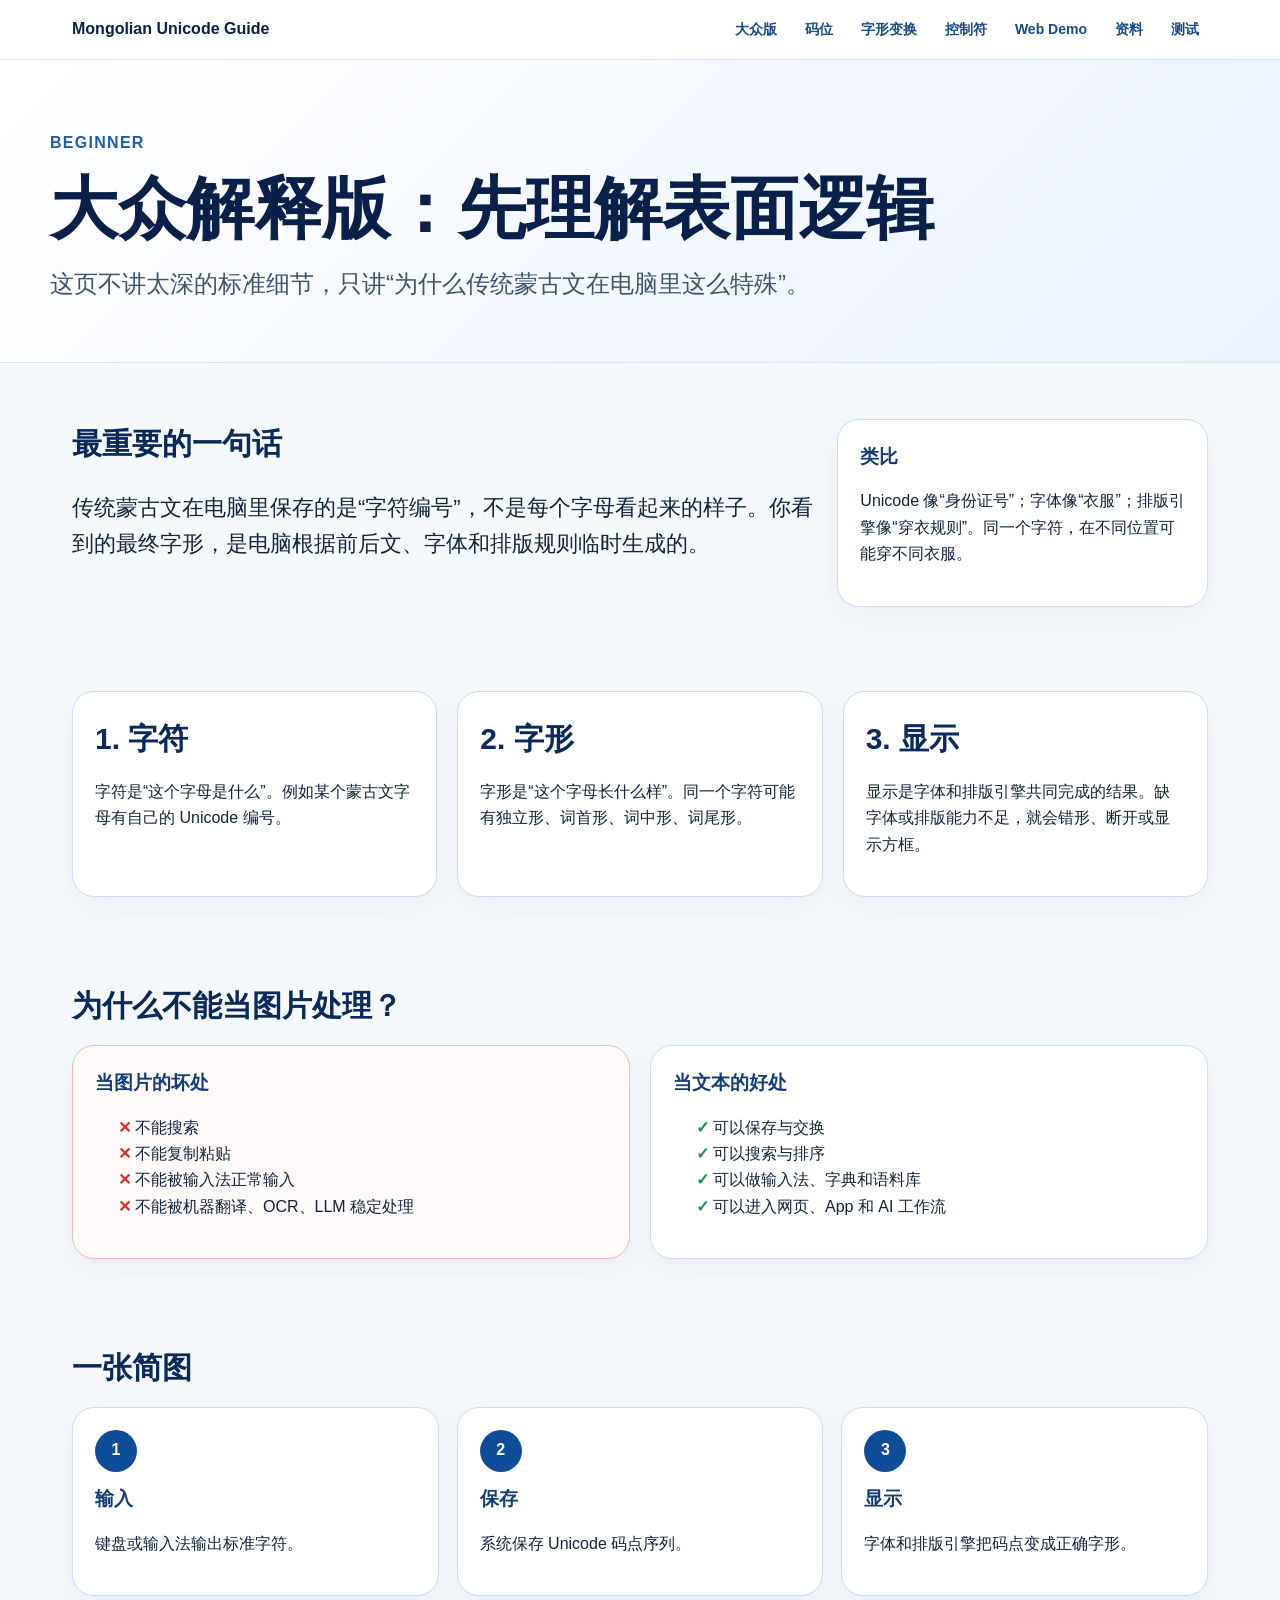
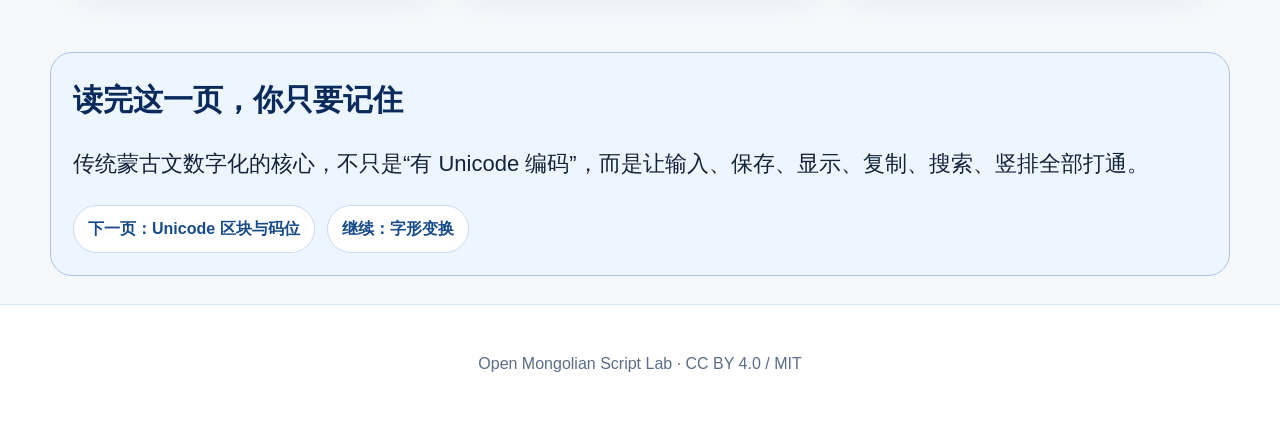
==== pages/beginner.html @ 8a8b2639 "Add beginner guide page" ====
<!doctype html>
<html lang="zh-Hans">
<head>
  <meta charset="utf-8" />
  <meta name="viewport" content="width=device-width, initial-scale=1" />
  <title>大众解释版｜传统蒙古文 Unicode 编码</title>
  <link rel="stylesheet" href="../style.css" />
</head>
<body>
<nav class="site-nav"><div class="site-nav-inner"><a class="brand" href="../index.html">Mongolian Unicode Guide</a><div class="nav-links"><a href="beginner.html">大众版</a><a href="unicode-block.html">码位</a><a href="shaping.html">字形变换</a><a href="control-chars.html">控制符</a><a href="web-demo.html">Web Demo</a><a href="research.html">资料</a><a href="test-cases.html">测试</a></div></div></nav>
<header class="page-hero"><div class="page-hero-inner"><p class="eyebrow">Beginner</p><h1>大众解释版：先理解表面逻辑</h1><p class="subtitle">这页不讲太深的标准细节，只讲“为什么传统蒙古文在电脑里这么特殊”。</p></div></header>
<main>
<section class="section two-col"><div><h2>最重要的一句话</h2><p class="lead">传统蒙古文在电脑里保存的是“字符编号”，不是每个字母看起来的样子。你看到的最终字形，是电脑根据前后文、字体和排版规则临时生成的。</p></div><aside class="card"><h3>类比</h3><p>Unicode 像“身份证号”；字体像“衣服”；排版引擎像“穿衣规则”。同一个字符，在不同位置可能穿不同衣服。</p></aside></section>
<section class="section grid-3"><article class="card"><h2>1. 字符</h2><p>字符是“这个字母是什么”。例如某个蒙古文字母有自己的 Unicode 编号。</p></article><article class="card"><h2>2. 字形</h2><p>字形是“这个字母长什么样”。同一个字符可能有独立形、词首形、词中形、词尾形。</p></article><article class="card"><h2>3. 显示</h2><p>显示是字体和排版引擎共同完成的结果。缺字体或排版能力不足，就会错形、断开或显示方框。</p></article></section>
<section class="section"><h2>为什么不能当图片处理？</h2><div class="grid-2"><article class="card danger"><h3>当图片的坏处</h3><ul><li>不能搜索</li><li>不能复制粘贴</li><li>不能被输入法正常输入</li><li>不能被机器翻译、OCR、LLM 稳定处理</li></ul></article><article class="card"><h3>当文本的好处</h3><ul class="checks"><li>可以保存与交换</li><li>可以搜索与排序</li><li>可以做输入法、字典和语料库</li><li>可以进入网页、App 和 AI 工作流</li></ul></article></div></section>
<section class="section"><h2>一张简图</h2><div class="pipeline"><article class="step"><span class="num">1</span><h3>输入</h3><p>键盘或输入法输出标准字符。</p></article><article class="step"><span class="num">2</span><h3>保存</h3><p>系统保存 Unicode 码点序列。</p></article><article class="step"><span class="num">3</span><h3>显示</h3><p>字体和排版引擎把码点变成正确字形。</p></article></div></section>
<section class="section callout"><h2>读完这一页，你只要记住</h2><p class="lead">传统蒙古文数字化的核心，不只是“有 Unicode 编码”，而是让输入、保存、显示、复制、搜索、竖排全部打通。</p><div class="next-links"><a href="unicode-block.html">下一页：Unicode 区块与码位</a><a href="shaping.html">继续：字形变换</a></div></section>
</main><footer><p>Open Mongolian Script Lab · CC BY 4.0 / MIT</p></footer>
</body>
</html>
---- style.css ----
*{box-sizing:border-box}body{margin:0;font-family:-apple-system,BlinkMacSystemFont,"Segoe UI","Noto Sans SC","Noto Sans Mongolian",Arial,sans-serif;color:#13233a;background:#f6f9fc;line-height:1.65}.site-nav{position:sticky;top:0;z-index:10;background:rgba(255,255,255,.94);backdrop-filter:blur(14px);border-bottom:1px solid #d9e5f5}.site-nav-inner{max-width:1180px;margin:0 auto;padding:12px 22px;display:flex;align-items:center;justify-content:space-between;gap:16px}.brand{font-weight:900;color:#08204a;text-decoration:none}.nav-links{display:flex;flex-wrap:wrap;gap:10px}.nav-links a{color:#174b8a;text-decoration:none;font-weight:700;font-size:14px;padding:6px 9px;border-radius:999px}.nav-links a:hover{background:#edf5ff}.hero{background:linear-gradient(135deg,#ffffff,#eaf2ff);padding:72px 24px 56px;text-align:center;border-bottom:1px solid #d9e5f5}.page-hero{background:linear-gradient(135deg,#ffffff,#eaf2ff);padding:54px 24px 40px;border-bottom:1px solid #d9e5f5}.page-hero-inner{max-width:1180px;margin:0 auto}.eyebrow{color:#1d5fae;font-weight:800;letter-spacing:.08em;text-transform:uppercase}.hero h1,.page-hero h1{font-size:clamp(34px,6vw,68px);line-height:1.08;margin:10px auto;max-width:1100px;color:#08204a}.page-hero h1{margin-left:0}.subtitle{font-size:clamp(18px,2vw,24px);max-width:900px;margin:18px auto;color:#40536d}.page-hero .subtitle{margin-left:0}.hero-actions{margin-top:28px}.btn{display:inline-block;margin:6px 8px;padding:12px 18px;border:1px solid #2c64ad;border-radius:999px;color:#174b8a;text-decoration:none;font-weight:700;background:white}.btn.primary{background:#174b8a;color:white}.section{max-width:1180px;margin:28px auto;padding:28px 22px}.two-col{display:grid;grid-template-columns:2fr 1fr;gap:24px}.lead{font-size:22px}.card,.step{background:#fff;border:1px solid #cbdcf2;border-radius:22px;padding:22px;box-shadow:0 10px 30px rgba(26,65,110,.06)}.card-link{display:block;text-decoration:none;color:inherit;transition:.18s transform,.18s box-shadow}.card-link:hover{transform:translateY(-2px);box-shadow:0 16px 36px rgba(26,65,110,.12)}h2{font-size:30px;color:#092a5b;margin:0 0 14px}h3{color:#133d78;margin:0 0 8px}.pipeline{display:grid;grid-template-columns:repeat(3,1fr);gap:18px}.num{display:inline-grid;place-items:center;background:#0f4d99;color:white;border-radius:50%;width:42px;height:42px;font-weight:900;margin-bottom:12px}.mongolian-row{font-size:42px;letter-spacing:.08em}.note{background:#edf5ff;border-left:5px solid #2467b5;padding:8px 12px;border-radius:8px}.chips{display:flex;flex-wrap:wrap;gap:8px}.chips span{background:#edf5ff;border:1px solid #aac5e8;border-radius:999px;padding:6px 10px;font-weight:700}.vertical-demo{writing-mode:vertical-lr;text-orientation:mixed;font-size:54px;min-height:180px;margin:12px auto;padding:12px;background:#f4f9ff;border-radius:18px;width:max-content}.vertical-wide{writing-mode:vertical-lr;text-orientation:mixed;font-size:40px;min-height:260px;padding:18px;background:#f4f9ff;border-radius:18px;width:max-content;border:1px solid #d4e5f8}.grid-2{display:grid;grid-template-columns:repeat(2,1fr);gap:20px}.grid-3{display:grid;grid-template-columns:repeat(3,1fr);gap:20px}.checks li::marker{content:"✓ ";color:#109447;font-weight:900}.danger{border-color:#f0b8b8;background:#fffafa}.danger li::marker{content:"✕ ";color:#d93025;font-weight:900}.forms{display:flex;align-items:center;justify-content:space-between;gap:12px;background:white;border:1px solid #cbdcf2;border-radius:24px;padding:22px;overflow:auto}.forms div{min-width:130px;text-align:center;background:#f7fbff;border:1px solid #d4e5f8;border-radius:18px;padding:14px}.forms b{display:block;font-size:58px}.forms small{display:block;color:#55708f}.flow{display:flex;flex-wrap:wrap;gap:10px;margin:18px 0}.flow span{background:#082b61;color:#fff;border-radius:999px;padding:10px 14px;font-weight:800}.four{display:grid;grid-template-columns:repeat(4,1fr);gap:18px}.table{width:100%;border-collapse:collapse;background:white;border:1px solid #cbdcf2;border-radius:18px;overflow:hidden}.table th,.table td{border-bottom:1px solid #e3edf9;padding:12px;text-align:left;vertical-align:top}.table th{background:#edf5ff;color:#092a5b}pre{background:#081b33;color:#dbeafe;padding:22px;border-radius:18px;overflow:auto}code{font-family:"SFMono-Regular",Consolas,monospace}.sources a{color:#1559a8;font-weight:700}.callout{border:1px solid #aac5e8;background:#edf5ff;border-radius:22px;padding:22px}.next-links{display:flex;flex-wrap:wrap;gap:12px;margin-top:20px}.next-links a{background:#fff;border:1px solid #cbdcf2;border-radius:999px;padding:10px 14px;text-decoration:none;color:#174b8a;font-weight:800}footer{text-align:center;padding:30px;color:#5b6e86;background:white;border-top:1px solid #d9e5f5}@media(max-width:900px){.two-col,.grid-2,.grid-3,.pipeline,.four{grid-template-columns:1fr}.hero{text-align:left}.forms{justify-content:flex-start}.site-nav-inner{align-items:flex-start;flex-direction:column}.nav-links a{font-size:13px}.page-hero h1,.hero h1{font-size:38px}}
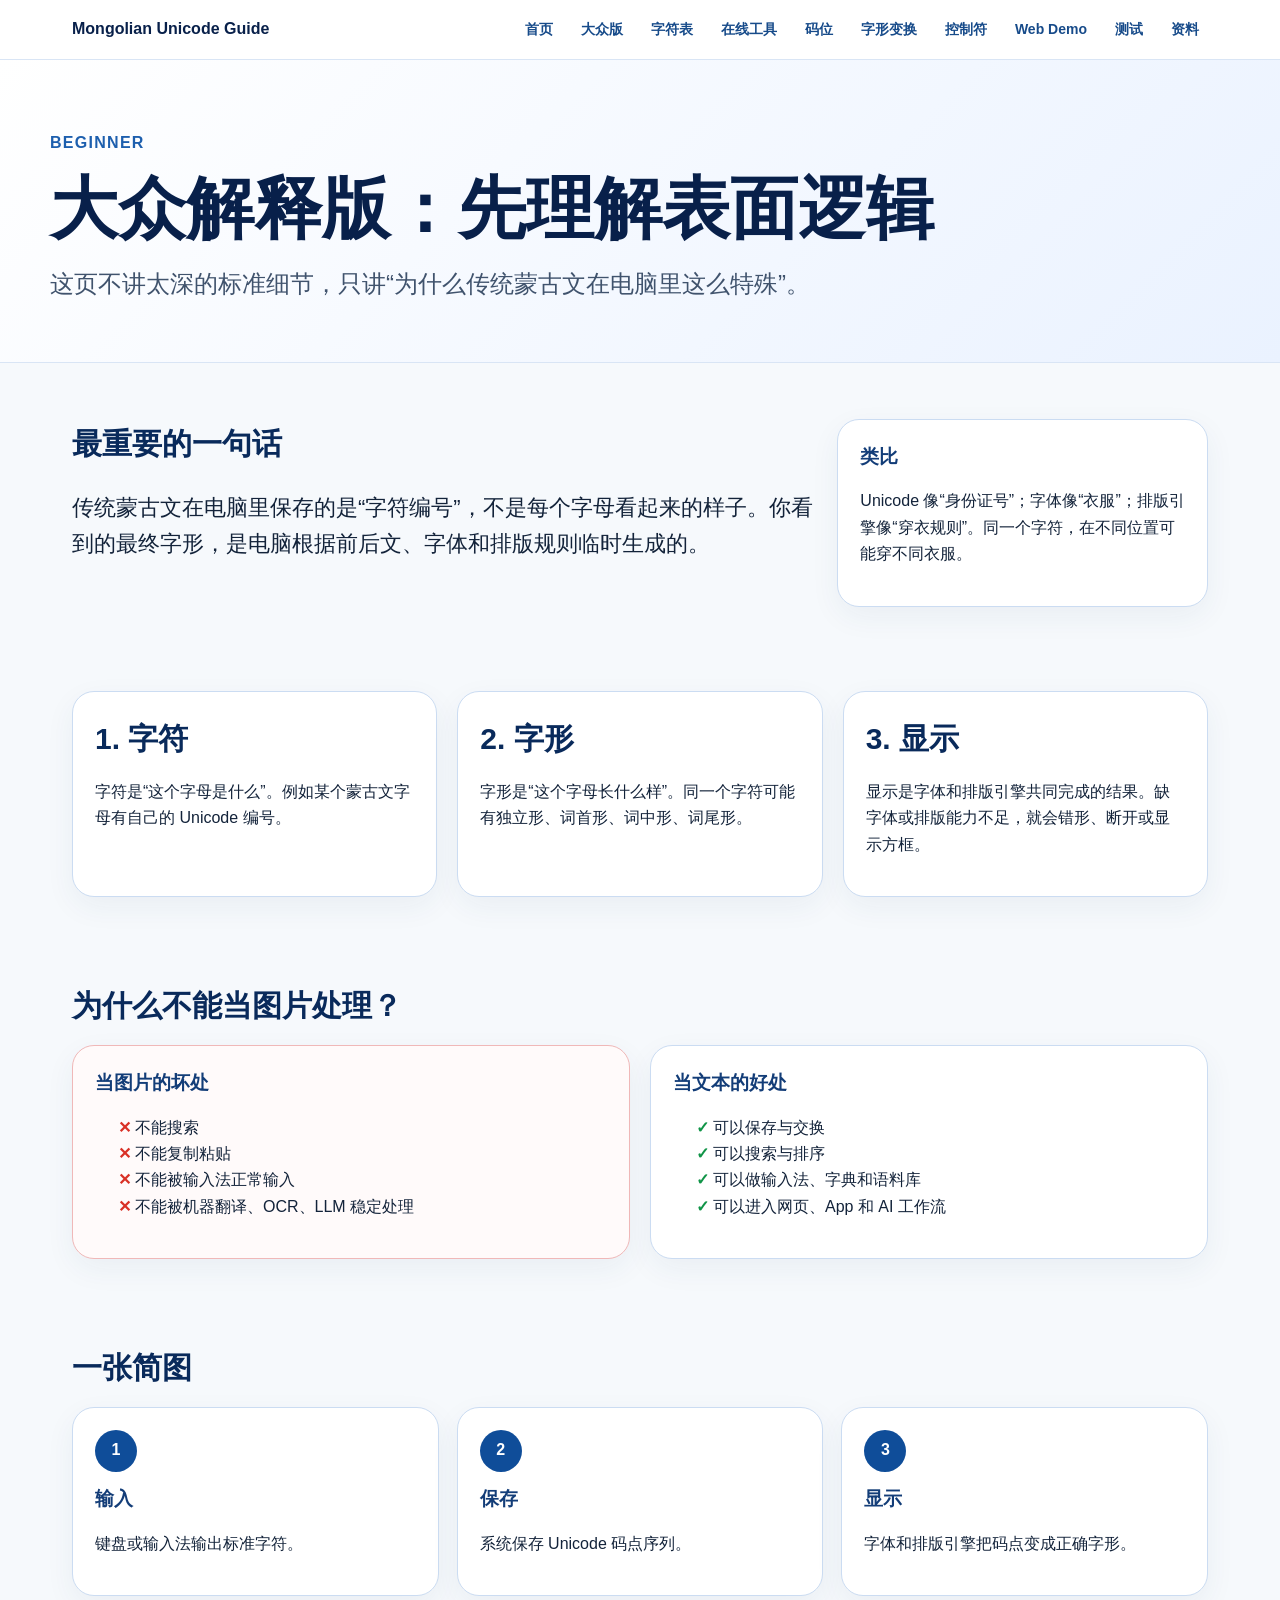
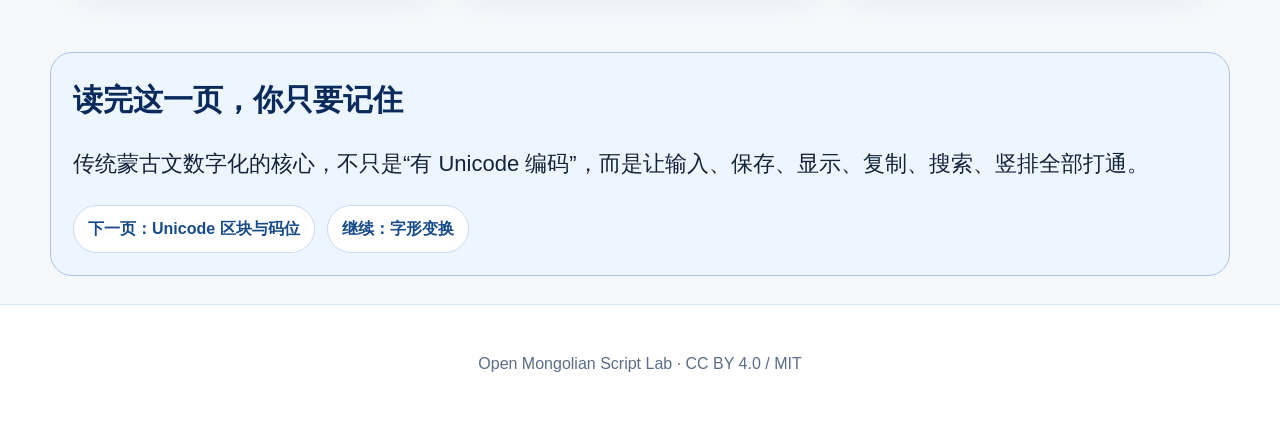
==== commit a4ec46d5: "Unify top navigation on beginner page" ====
--- a/pages/beginner.html
+++ b/pages/beginner.html
@@ -7,7 +7,7 @@
   <link rel="stylesheet" href="../style.css" />
 </head>
 <body>
-<nav class="site-nav"><div class="site-nav-inner"><a class="brand" href="../index.html">Mongolian Unicode Guide</a><div class="nav-links"><a href="beginner.html">大众版</a><a href="unicode-block.html">码位</a><a href="shaping.html">字形变换</a><a href="control-chars.html">控制符</a><a href="web-demo.html">Web Demo</a><a href="research.html">资料</a><a href="test-cases.html">测试</a></div></div></nav>
+<nav class="site-nav"><div class="site-nav-inner"><a class="brand" href="../index.html">Mongolian Unicode Guide</a><div class="nav-links"><a href="../index.html">首页</a><a href="beginner.html">大众版</a><a href="char-table.html">字符表</a><a href="tools.html">在线工具</a><a href="unicode-block.html">码位</a><a href="shaping.html">字形变换</a><a href="control-chars.html">控制符</a><a href="web-demo.html">Web Demo</a><a href="test-cases.html">测试</a><a href="research.html">资料</a></div></div></nav>
 <header class="page-hero"><div class="page-hero-inner"><p class="eyebrow">Beginner</p><h1>大众解释版：先理解表面逻辑</h1><p class="subtitle">这页不讲太深的标准细节，只讲“为什么传统蒙古文在电脑里这么特殊”。</p></div></header>
 <main>
 <section class="section two-col"><div><h2>最重要的一句话</h2><p class="lead">传统蒙古文在电脑里保存的是“字符编号”，不是每个字母看起来的样子。你看到的最终字形，是电脑根据前后文、字体和排版规则临时生成的。</p></div><aside class="card"><h3>类比</h3><p>Unicode 像“身份证号”；字体像“衣服”；排版引擎像“穿衣规则”。同一个字符，在不同位置可能穿不同衣服。</p></aside></section>
--- a/style.css
+++ b/style.css
@@ -1 +1 @@
-*{box-sizing:border-box}body{margin:0;font-family:-apple-system,BlinkMacSystemFont,"Segoe UI","Noto Sans SC","Noto Sans Mongolian",Arial,sans-serif;color:#13233a;background:#f6f9fc;line-height:1.65}.site-nav{position:sticky;top:0;z-index:10;background:rgba(255,255,255,.94);backdrop-filter:blur(14px);border-bottom:1px solid #d9e5f5}.site-nav-inner{max-width:1180px;margin:0 auto;padding:12px 22px;display:flex;align-items:center;justify-content:space-between;gap:16px}.brand{font-weight:900;color:#08204a;text-decoration:none}.nav-links{display:flex;flex-wrap:wrap;gap:10px}.nav-links a{color:#174b8a;text-decoration:none;font-weight:700;font-size:14px;padding:6px 9px;border-radius:999px}.nav-links a:hover{background:#edf5ff}.hero{background:linear-gradient(135deg,#ffffff,#eaf2ff);padding:72px 24px 56px;text-align:center;border-bottom:1px solid #d9e5f5}.page-hero{background:linear-gradient(135deg,#ffffff,#eaf2ff);padding:54px 24px 40px;border-bottom:1px solid #d9e5f5}.page-hero-inner{max-width:1180px;margin:0 auto}.eyebrow{color:#1d5fae;font-weight:800;letter-spacing:.08em;text-transform:uppercase}.hero h1,.page-hero h1{font-size:clamp(34px,6vw,68px);line-height:1.08;margin:10px auto;max-width:1100px;color:#08204a}.page-hero h1{margin-left:0}.subtitle{font-size:clamp(18px,2vw,24px);max-width:900px;margin:18px auto;color:#40536d}.page-hero .subtitle{margin-left:0}.hero-actions{margin-top:28px}.btn{display:inline-block;margin:6px 8px;padding:12px 18px;border:1px solid #2c64ad;border-radius:999px;color:#174b8a;text-decoration:none;font-weight:700;background:white}.btn.primary{background:#174b8a;color:white}.section{max-width:1180px;margin:28px auto;padding:28px 22px}.two-col{display:grid;grid-template-columns:2fr 1fr;gap:24px}.lead{font-size:22px}.card,.step{background:#fff;border:1px solid #cbdcf2;border-radius:22px;padding:22px;box-shadow:0 10px 30px rgba(26,65,110,.06)}.card-link{display:block;text-decoration:none;color:inherit;transition:.18s transform,.18s box-shadow}.card-link:hover{transform:translateY(-2px);box-shadow:0 16px 36px rgba(26,65,110,.12)}h2{font-size:30px;color:#092a5b;margin:0 0 14px}h3{color:#133d78;margin:0 0 8px}.pipeline{display:grid;grid-template-columns:repeat(3,1fr);gap:18px}.num{display:inline-grid;place-items:center;background:#0f4d99;color:white;border-radius:50%;width:42px;height:42px;font-weight:900;margin-bottom:12px}.mongolian-row{font-size:42px;letter-spacing:.08em}.note{background:#edf5ff;border-left:5px solid #2467b5;padding:8px 12px;border-radius:8px}.chips{display:flex;flex-wrap:wrap;gap:8px}.chips span{background:#edf5ff;border:1px solid #aac5e8;border-radius:999px;padding:6px 10px;font-weight:700}.vertical-demo{writing-mode:vertical-lr;text-orientation:mixed;font-size:54px;min-height:180px;margin:12px auto;padding:12px;background:#f4f9ff;border-radius:18px;width:max-content}.vertical-wide{writing-mode:vertical-lr;text-orientation:mixed;font-size:40px;min-height:260px;padding:18px;background:#f4f9ff;border-radius:18px;width:max-content;border:1px solid #d4e5f8}.grid-2{display:grid;grid-template-columns:repeat(2,1fr);gap:20px}.grid-3{display:grid;grid-template-columns:repeat(3,1fr);gap:20px}.checks li::marker{content:"✓ ";color:#109447;font-weight:900}.danger{border-color:#f0b8b8;background:#fffafa}.danger li::marker{content:"✕ ";color:#d93025;font-weight:900}.forms{display:flex;align-items:center;justify-content:space-between;gap:12px;background:white;border:1px solid #cbdcf2;border-radius:24px;padding:22px;overflow:auto}.forms div{min-width:130px;text-align:center;background:#f7fbff;border:1px solid #d4e5f8;border-radius:18px;padding:14px}.forms b{display:block;font-size:58px}.forms small{display:block;color:#55708f}.flow{display:flex;flex-wrap:wrap;gap:10px;margin:18px 0}.flow span{background:#082b61;color:#fff;border-radius:999px;padding:10px 14px;font-weight:800}.four{display:grid;grid-template-columns:repeat(4,1fr);gap:18px}.table{width:100%;border-collapse:collapse;background:white;border:1px solid #cbdcf2;border-radius:18px;overflow:hidden}.table th,.table td{border-bottom:1px solid #e3edf9;padding:12px;text-align:left;vertical-align:top}.table th{background:#edf5ff;color:#092a5b}pre{background:#081b33;color:#dbeafe;padding:22px;border-radius:18px;overflow:auto}code{font-family:"SFMono-Regular",Consolas,monospace}.sources a{color:#1559a8;font-weight:700}.callout{border:1px solid #aac5e8;background:#edf5ff;border-radius:22px;padding:22px}.next-links{display:flex;flex-wrap:wrap;gap:12px;margin-top:20px}.next-links a{background:#fff;border:1px solid #cbdcf2;border-radius:999px;padding:10px 14px;text-decoration:none;color:#174b8a;font-weight:800}footer{text-align:center;padding:30px;color:#5b6e86;background:white;border-top:1px solid #d9e5f5}@media(max-width:900px){.two-col,.grid-2,.grid-3,.pipeline,.four{grid-template-columns:1fr}.hero{text-align:left}.forms{justify-content:flex-start}.site-nav-inner{align-items:flex-start;flex-direction:column}.nav-links a{font-size:13px}.page-hero h1,.hero h1{font-size:38px}}
+*{box-sizing:border-box}body{margin:0;font-family:-apple-system,BlinkMacSystemFont,"Segoe UI","Noto Sans SC","Noto Sans Mongolian",Arial,sans-serif;color:#13233a;background:#f6f9fc;line-height:1.65}.site-nav{position:sticky;top:0;z-index:10;background:rgba(255,255,255,.94);backdrop-filter:blur(14px);border-bottom:1px solid #d9e5f5}.site-nav-inner{max-width:1180px;margin:0 auto;padding:12px 22px;display:flex;align-items:center;justify-content:space-between;gap:16px}.brand{font-weight:900;color:#08204a;text-decoration:none}.nav-links{display:flex;flex-wrap:wrap;gap:10px}.nav-links a{color:#174b8a;text-decoration:none;font-weight:700;font-size:14px;padding:6px 9px;border-radius:999px}.nav-links a:hover{background:#edf5ff}.hero{background:linear-gradient(135deg,#ffffff,#eaf2ff);padding:72px 24px 56px;text-align:center;border-bottom:1px solid #d9e5f5}.page-hero{background:linear-gradient(135deg,#ffffff,#eaf2ff);padding:54px 24px 40px;border-bottom:1px solid #d9e5f5}.page-hero-inner{max-width:1180px;margin:0 auto}.eyebrow{color:#1d5fae;font-weight:800;letter-spacing:.08em;text-transform:uppercase}.hero h1,.page-hero h1{font-size:clamp(34px,6vw,68px);line-height:1.08;margin:10px auto;max-width:1100px;color:#08204a}.page-hero h1{margin-left:0}.subtitle{font-size:clamp(18px,2vw,24px);max-width:900px;margin:18px auto;color:#40536d}.page-hero .subtitle{margin-left:0}.hero-actions{margin-top:28px}.btn{display:inline-block;margin:6px 8px;padding:12px 18px;border:1px solid #2c64ad;border-radius:999px;color:#174b8a;text-decoration:none;font-weight:700;background:white}.btn.primary{background:#174b8a;color:white}.section{max-width:1180px;margin:28px auto;padding:28px 22px}.two-col{display:grid;grid-template-columns:2fr 1fr;gap:24px}.lead{font-size:22px}.card,.step{background:#fff;border:1px solid #cbdcf2;border-radius:22px;padding:22px;box-shadow:0 10px 30px rgba(26,65,110,.06)}.card-link{display:block;text-decoration:none;color:inherit;transition:.18s transform,.18s box-shadow}.card-link:hover{transform:translateY(-2px);box-shadow:0 16px 36px rgba(26,65,110,.12)}h2{font-size:30px;color:#092a5b;margin:0 0 14px}h3{color:#133d78;margin:0 0 8px}.pipeline{display:grid;grid-template-columns:repeat(3,1fr);gap:18px}.num{display:inline-grid;place-items:center;background:#0f4d99;color:white;border-radius:50%;width:42px;height:42px;font-weight:900;margin-bottom:12px}.mongolian-row{font-size:42px;letter-spacing:.08em}.note{background:#edf5ff;border-left:5px solid #2467b5;padding:8px 12px;border-radius:8px}.chips{display:flex;flex-wrap:wrap;gap:8px}.chips span{background:#edf5ff;border:1px solid #aac5e8;border-radius:999px;padding:6px 10px;font-weight:700}.vertical-demo{writing-mode:vertical-lr;text-orientation:mixed;font-size:54px;min-height:180px;margin:12px auto;padding:12px;background:#f4f9ff;border-radius:18px;width:max-content}.vertical-wide{writing-mode:vertical-lr;text-orientation:mixed;font-size:40px;min-height:260px;padding:18px;background:#f4f9ff;border-radius:18px;width:max-content;border:1px solid #d4e5f8}.grid-2{display:grid;grid-template-columns:repeat(2,1fr);gap:20px}.grid-3{display:grid;grid-template-columns:repeat(3,1fr);gap:20px}.checks li::marker{content:"✓ ";color:#109447;font-weight:900}.danger{border-color:#f0b8b8;background:#fffafa}.danger li::marker{content:"✕ ";color:#d93025;font-weight:900}.forms{display:flex;align-items:center;justify-content:space-between;gap:12px;background:white;border:1px solid #cbdcf2;border-radius:24px;padding:22px;overflow:auto}.forms div{min-width:130px;text-align:center;background:#f7fbff;border:1px solid #d4e5f8;border-radius:18px;padding:14px}.forms b{display:block;font-size:58px}.forms small{display:block;color:#55708f}.flow{display:flex;flex-wrap:wrap;gap:10px;margin:18px 0}.flow span{background:#082b61;color:#fff;border-radius:999px;padding:10px 14px;font-weight:800}.four{display:grid;grid-template-columns:repeat(4,1fr);gap:18px}.table{width:100%;border-collapse:collapse;background:white;border:1px solid #cbdcf2;border-radius:18px;overflow:hidden}.table th,.table td{border-bottom:1px solid #e3edf9;padding:12px;text-align:left;vertical-align:top}.table th{background:#edf5ff;color:#092a5b}pre{background:#081b33;color:#dbeafe;padding:22px;border-radius:18px;overflow:auto}code{font-family:"SFMono-Regular",Consolas,monospace}.sources a{color:#1559a8;font-weight:700}.callout{border:1px solid #aac5e8;background:#edf5ff;border-radius:22px;padding:22px}.next-links{display:flex;flex-wrap:wrap;gap:12px;margin-top:20px}.next-links a{background:#fff;border:1px solid #cbdcf2;border-radius:999px;padding:10px 14px;text-decoration:none;color:#174b8a;font-weight:800}.tool-textarea{width:100%;min-height:180px;border:1px solid #aac5e8;border-radius:18px;padding:16px;font-size:30px;line-height:1.5;font-family:"Noto Sans Mongolian","Mongolian Baiti",serif;background:#fbfdff;color:#08204a;resize:vertical}.tool-actions,.tool-controls{display:flex;flex-wrap:wrap;gap:12px;align-items:center;margin-top:14px}.tool-button{border:1px solid #2c64ad;background:#174b8a;color:#fff;border-radius:999px;padding:10px 14px;font-weight:800;cursor:pointer}.tool-button.ghost{background:#fff;color:#174b8a}.tool-button.mini{padding:6px 10px;font-size:12px}.stats{display:grid;grid-template-columns:repeat(3,1fr);gap:10px;margin:16px 0}.stats div{background:#edf5ff;border:1px solid #cbdcf2;border-radius:18px;padding:14px;text-align:center}.stats strong{display:block;font-size:30px;color:#092a5b}.stats span{font-size:13px;color:#55708f}.table-wrap{overflow:auto}.cp-char{font-size:28px;min-width:70px}.invisible-tag{display:inline-block;background:#fff3cd;color:#7a4b00;border:1px solid #f1d38a;border-radius:999px;padding:3px 8px;font-size:12px;font-weight:900}.debug-view{display:flex;flex-wrap:wrap;gap:8px;min-height:90px;background:#f7fbff;border:1px solid #d4e5f8;border-radius:18px;padding:14px}.debug-token{display:inline-flex;flex-direction:column;align-items:center;justify-content:center;min-width:54px;min-height:54px;background:#fff;border:1px solid #cbdcf2;border-radius:14px;padding:6px;font-size:28px}.debug-token small{font-size:10px;color:#55708f}.debug-token.control{background:#fff3cd;border-color:#f1d38a;color:#7a4b00;font-size:14px;font-weight:900}.preview-grid{display:grid;grid-template-columns:repeat(2,1fr);gap:18px;margin-top:18px}.preview-card{min-height:330px}.preview-box{min-height:220px;max-height:420px;overflow:auto;background:#f7fbff;border:1px solid #d4e5f8;border-radius:18px;padding:18px;color:#092a5b}.tool-controls label{background:#fff;border:1px solid #cbdcf2;border-radius:999px;padding:10px 14px;font-weight:800}.tool-controls input,.tool-controls select{margin-left:8px}.compact-input{min-height:auto;font-size:18px;font-family:inherit}.char-cell{font-size:34px;font-family:"Noto Sans Mongolian","Mongolian Baiti",serif}.char-preview-box{min-height:210px;display:grid;place-items:center;background:#f7fbff;border:1px solid #d4e5f8;border-radius:20px}.char-preview-char{font-size:96px;font-family:"Noto Sans Mongolian","Mongolian Baiti",serif;color:#092a5b}.char-preview-char.muted{font-size:34px;color:#55708f}footer{text-align:center;padding:30px;color:#5b6e86;background:white;border-top:1px solid #d9e5f5}@media(max-width:900px){.two-col,.grid-2,.grid-3,.pipeline,.four,.preview-grid{grid-template-columns:1fr}.hero{text-align:left}.forms{justify-content:flex-start}.site-nav-inner{align-items:flex-start;flex-direction:column}.nav-links a{font-size:13px}.page-hero h1,.hero h1{font-size:38px}.stats{grid-template-columns:1fr}.tool-textarea{font-size:24px}.compact-input{font-size:16px}}
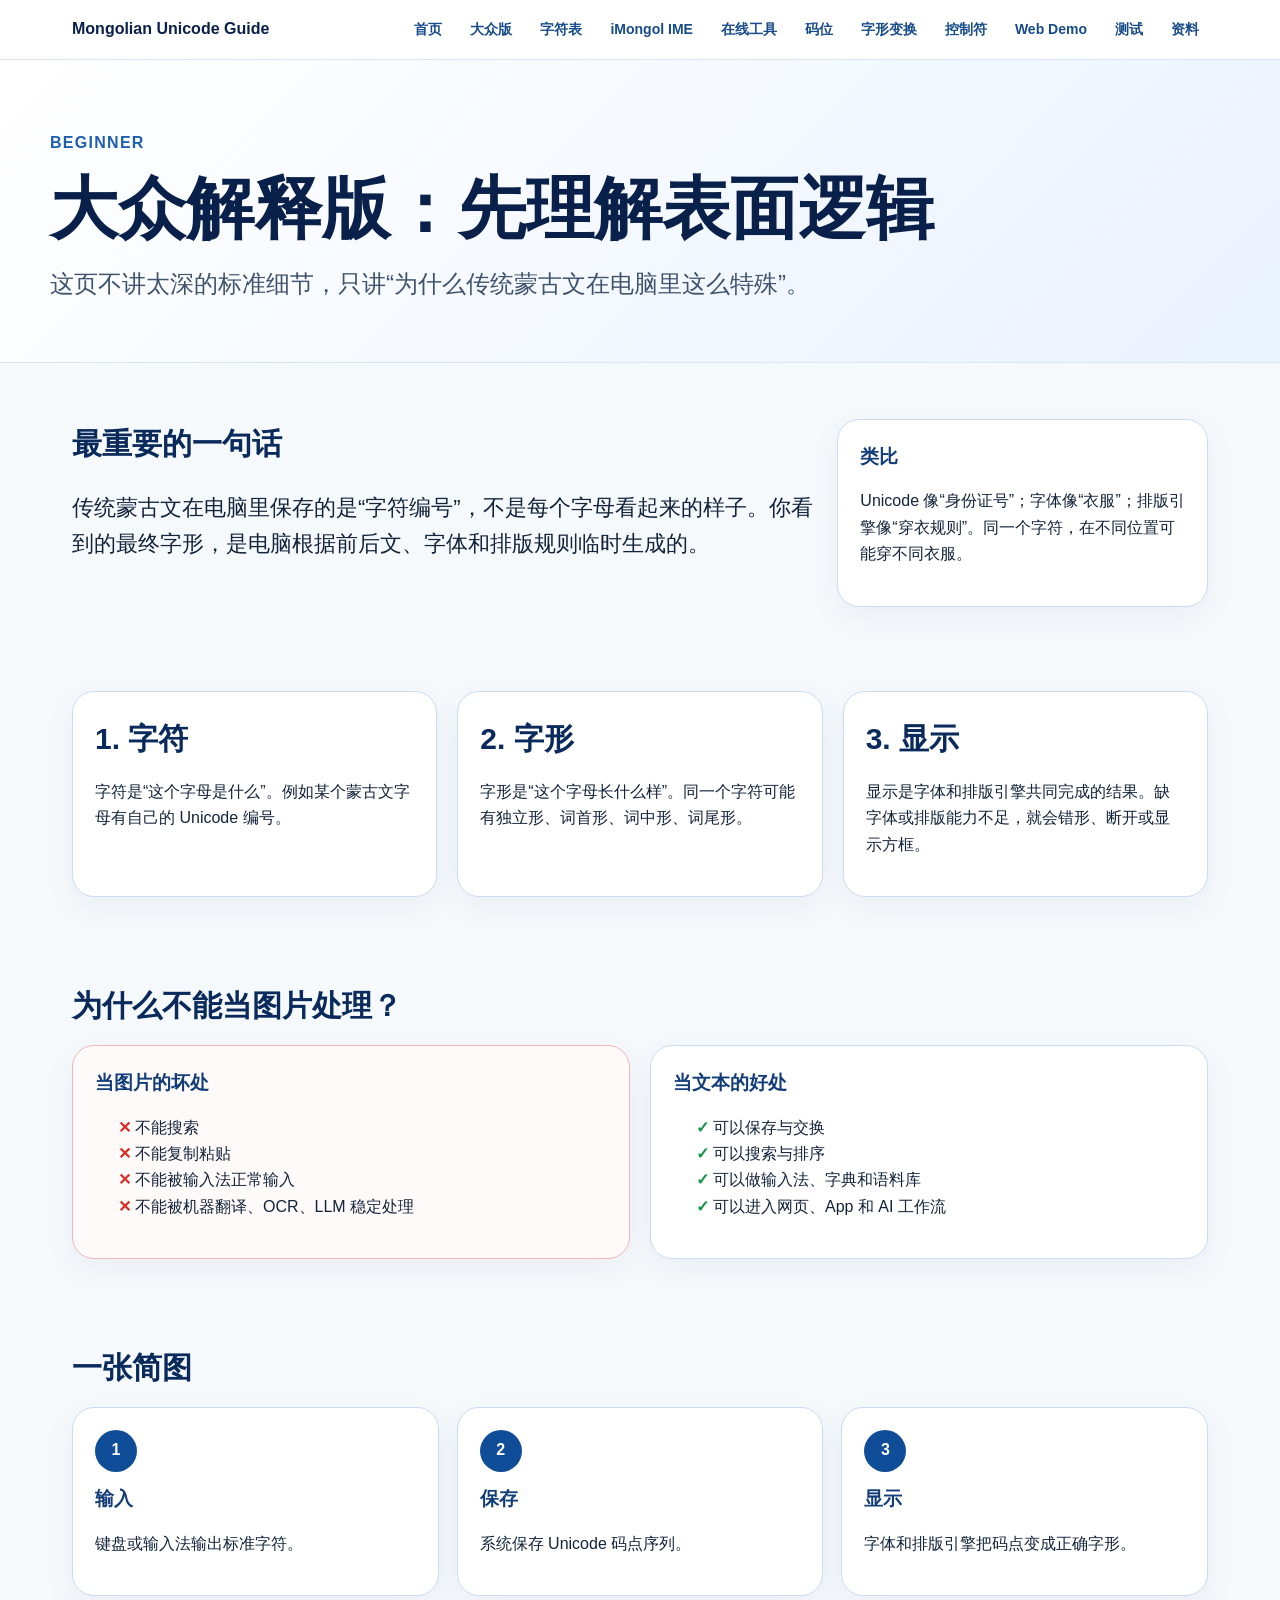
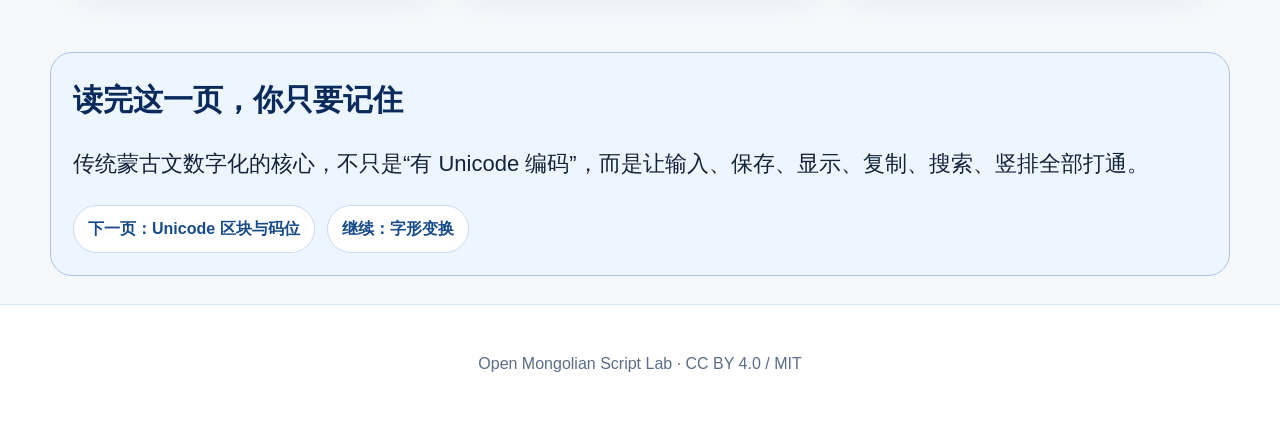
==== commit 1e839b08: "Add iMongol IME to beginner navigation" ====
--- a/pages/beginner.html
+++ b/pages/beginner.html
@@ -7,7 +7,7 @@
   <link rel="stylesheet" href="../style.css" />
 </head>
 <body>
-<nav class="site-nav"><div class="site-nav-inner"><a class="brand" href="../index.html">Mongolian Unicode Guide</a><div class="nav-links"><a href="../index.html">首页</a><a href="beginner.html">大众版</a><a href="char-table.html">字符表</a><a href="tools.html">在线工具</a><a href="unicode-block.html">码位</a><a href="shaping.html">字形变换</a><a href="control-chars.html">控制符</a><a href="web-demo.html">Web Demo</a><a href="test-cases.html">测试</a><a href="research.html">资料</a></div></div></nav>
+<nav class="site-nav"><div class="site-nav-inner"><a class="brand" href="../index.html">Mongolian Unicode Guide</a><div class="nav-links"><a href="../index.html">首页</a><a href="beginner.html">大众版</a><a href="char-table.html">字符表</a><a href="ime.html">iMongol IME</a><a href="tools.html">在线工具</a><a href="unicode-block.html">码位</a><a href="shaping.html">字形变换</a><a href="control-chars.html">控制符</a><a href="web-demo.html">Web Demo</a><a href="test-cases.html">测试</a><a href="research.html">资料</a></div></div></nav>
 <header class="page-hero"><div class="page-hero-inner"><p class="eyebrow">Beginner</p><h1>大众解释版：先理解表面逻辑</h1><p class="subtitle">这页不讲太深的标准细节，只讲“为什么传统蒙古文在电脑里这么特殊”。</p></div></header>
 <main>
 <section class="section two-col"><div><h2>最重要的一句话</h2><p class="lead">传统蒙古文在电脑里保存的是“字符编号”，不是每个字母看起来的样子。你看到的最终字形，是电脑根据前后文、字体和排版规则临时生成的。</p></div><aside class="card"><h3>类比</h3><p>Unicode 像“身份证号”；字体像“衣服”；排版引擎像“穿衣规则”。同一个字符，在不同位置可能穿不同衣服。</p></aside></section>
--- a/style.css
+++ b/style.css
@@ -1 +1 @@
-*{box-sizing:border-box}body{margin:0;font-family:-apple-system,BlinkMacSystemFont,"Segoe UI","Noto Sans SC","Noto Sans Mongolian",Arial,sans-serif;color:#13233a;background:#f6f9fc;line-height:1.65}.site-nav{position:sticky;top:0;z-index:10;background:rgba(255,255,255,.94);backdrop-filter:blur(14px);border-bottom:1px solid #d9e5f5}.site-nav-inner{max-width:1180px;margin:0 auto;padding:12px 22px;display:flex;align-items:center;justify-content:space-between;gap:16px}.brand{font-weight:900;color:#08204a;text-decoration:none}.nav-links{display:flex;flex-wrap:wrap;gap:10px}.nav-links a{color:#174b8a;text-decoration:none;font-weight:700;font-size:14px;padding:6px 9px;border-radius:999px}.nav-links a:hover{background:#edf5ff}.hero{background:linear-gradient(135deg,#ffffff,#eaf2ff);padding:72px 24px 56px;text-align:center;border-bottom:1px solid #d9e5f5}.page-hero{background:linear-gradient(135deg,#ffffff,#eaf2ff);padding:54px 24px 40px;border-bottom:1px solid #d9e5f5}.page-hero-inner{max-width:1180px;margin:0 auto}.eyebrow{color:#1d5fae;font-weight:800;letter-spacing:.08em;text-transform:uppercase}.hero h1,.page-hero h1{font-size:clamp(34px,6vw,68px);line-height:1.08;margin:10px auto;max-width:1100px;color:#08204a}.page-hero h1{margin-left:0}.subtitle{font-size:clamp(18px,2vw,24px);max-width:900px;margin:18px auto;color:#40536d}.page-hero .subtitle{margin-left:0}.hero-actions{margin-top:28px}.btn{display:inline-block;margin:6px 8px;padding:12px 18px;border:1px solid #2c64ad;border-radius:999px;color:#174b8a;text-decoration:none;font-weight:700;background:white}.btn.primary{background:#174b8a;color:white}.section{max-width:1180px;margin:28px auto;padding:28px 22px}.two-col{display:grid;grid-template-columns:2fr 1fr;gap:24px}.lead{font-size:22px}.card,.step{background:#fff;border:1px solid #cbdcf2;border-radius:22px;padding:22px;box-shadow:0 10px 30px rgba(26,65,110,.06)}.card-link{display:block;text-decoration:none;color:inherit;transition:.18s transform,.18s box-shadow}.card-link:hover{transform:translateY(-2px);box-shadow:0 16px 36px rgba(26,65,110,.12)}h2{font-size:30px;color:#092a5b;margin:0 0 14px}h3{color:#133d78;margin:0 0 8px}.pipeline{display:grid;grid-template-columns:repeat(3,1fr);gap:18px}.num{display:inline-grid;place-items:center;background:#0f4d99;color:white;border-radius:50%;width:42px;height:42px;font-weight:900;margin-bottom:12px}.mongolian-row{font-size:42px;letter-spacing:.08em}.note{background:#edf5ff;border-left:5px solid #2467b5;padding:8px 12px;border-radius:8px}.chips{display:flex;flex-wrap:wrap;gap:8px}.chips span{background:#edf5ff;border:1px solid #aac5e8;border-radius:999px;padding:6px 10px;font-weight:700}.vertical-demo{writing-mode:vertical-lr;text-orientation:mixed;font-size:54px;min-height:180px;margin:12px auto;padding:12px;background:#f4f9ff;border-radius:18px;width:max-content}.vertical-wide{writing-mode:vertical-lr;text-orientation:mixed;font-size:40px;min-height:260px;padding:18px;background:#f4f9ff;border-radius:18px;width:max-content;border:1px solid #d4e5f8}.grid-2{display:grid;grid-template-columns:repeat(2,1fr);gap:20px}.grid-3{display:grid;grid-template-columns:repeat(3,1fr);gap:20px}.checks li::marker{content:"✓ ";color:#109447;font-weight:900}.danger{border-color:#f0b8b8;background:#fffafa}.danger li::marker{content:"✕ ";color:#d93025;font-weight:900}.forms{display:flex;align-items:center;justify-content:space-between;gap:12px;background:white;border:1px solid #cbdcf2;border-radius:24px;padding:22px;overflow:auto}.forms div{min-width:130px;text-align:center;background:#f7fbff;border:1px solid #d4e5f8;border-radius:18px;padding:14px}.forms b{display:block;font-size:58px}.forms small{display:block;color:#55708f}.flow{display:flex;flex-wrap:wrap;gap:10px;margin:18px 0}.flow span{background:#082b61;color:#fff;border-radius:999px;padding:10px 14px;font-weight:800}.four{display:grid;grid-template-columns:repeat(4,1fr);gap:18px}.table{width:100%;border-collapse:collapse;background:white;border:1px solid #cbdcf2;border-radius:18px;overflow:hidden}.table th,.table td{border-bottom:1px solid #e3edf9;padding:12px;text-align:left;vertical-align:top}.table th{background:#edf5ff;color:#092a5b}pre{background:#081b33;color:#dbeafe;padding:22px;border-radius:18px;overflow:auto}code{font-family:"SFMono-Regular",Consolas,monospace}.sources a{color:#1559a8;font-weight:700}.callout{border:1px solid #aac5e8;background:#edf5ff;border-radius:22px;padding:22px}.next-links{display:flex;flex-wrap:wrap;gap:12px;margin-top:20px}.next-links a{background:#fff;border:1px solid #cbdcf2;border-radius:999px;padding:10px 14px;text-decoration:none;color:#174b8a;font-weight:800}.tool-textarea{width:100%;min-height:180px;border:1px solid #aac5e8;border-radius:18px;padding:16px;font-size:30px;line-height:1.5;font-family:"Noto Sans Mongolian","Mongolian Baiti",serif;background:#fbfdff;color:#08204a;resize:vertical}.tool-actions,.tool-controls{display:flex;flex-wrap:wrap;gap:12px;align-items:center;margin-top:14px}.tool-button{border:1px solid #2c64ad;background:#174b8a;color:#fff;border-radius:999px;padding:10px 14px;font-weight:800;cursor:pointer}.tool-button.ghost{background:#fff;color:#174b8a}.tool-button.mini{padding:6px 10px;font-size:12px}.stats{display:grid;grid-template-columns:repeat(3,1fr);gap:10px;margin:16px 0}.stats div{background:#edf5ff;border:1px solid #cbdcf2;border-radius:18px;padding:14px;text-align:center}.stats strong{display:block;font-size:30px;color:#092a5b}.stats span{font-size:13px;color:#55708f}.table-wrap{overflow:auto}.cp-char{font-size:28px;min-width:70px}.invisible-tag{display:inline-block;background:#fff3cd;color:#7a4b00;border:1px solid #f1d38a;border-radius:999px;padding:3px 8px;font-size:12px;font-weight:900}.debug-view{display:flex;flex-wrap:wrap;gap:8px;min-height:90px;background:#f7fbff;border:1px solid #d4e5f8;border-radius:18px;padding:14px}.debug-token{display:inline-flex;flex-direction:column;align-items:center;justify-content:center;min-width:54px;min-height:54px;background:#fff;border:1px solid #cbdcf2;border-radius:14px;padding:6px;font-size:28px}.debug-token small{font-size:10px;color:#55708f}.debug-token.control{background:#fff3cd;border-color:#f1d38a;color:#7a4b00;font-size:14px;font-weight:900}.preview-grid{display:grid;grid-template-columns:repeat(2,1fr);gap:18px;margin-top:18px}.preview-card{min-height:330px}.preview-box{min-height:220px;max-height:420px;overflow:auto;background:#f7fbff;border:1px solid #d4e5f8;border-radius:18px;padding:18px;color:#092a5b}.tool-controls label{background:#fff;border:1px solid #cbdcf2;border-radius:999px;padding:10px 14px;font-weight:800}.tool-controls input,.tool-controls select{margin-left:8px}.compact-input{min-height:auto;font-size:18px;font-family:inherit}.char-cell{font-size:34px;font-family:"Noto Sans Mongolian","Mongolian Baiti",serif}.char-preview-box{min-height:210px;display:grid;place-items:center;background:#f7fbff;border:1px solid #d4e5f8;border-radius:20px}.char-preview-char{font-size:96px;font-family:"Noto Sans Mongolian","Mongolian Baiti",serif;color:#092a5b}.char-preview-char.muted{font-size:34px;color:#55708f}footer{text-align:center;padding:30px;color:#5b6e86;background:white;border-top:1px solid #d9e5f5}@media(max-width:900px){.two-col,.grid-2,.grid-3,.pipeline,.four,.preview-grid{grid-template-columns:1fr}.hero{text-align:left}.forms{justify-content:flex-start}.site-nav-inner{align-items:flex-start;flex-direction:column}.nav-links a{font-size:13px}.page-hero h1,.hero h1{font-size:38px}.stats{grid-template-columns:1fr}.tool-textarea{font-size:24px}.compact-input{font-size:16px}}
+*{box-sizing:border-box}body{margin:0;font-family:-apple-system,BlinkMacSystemFont,"Segoe UI","Noto Sans SC","Noto Sans Mongolian",Arial,sans-serif;color:#13233a;background:#f6f9fc;line-height:1.65}.site-nav{position:sticky;top:0;z-index:10;background:rgba(255,255,255,.94);backdrop-filter:blur(14px);border-bottom:1px solid #d9e5f5}.site-nav-inner{max-width:1180px;margin:0 auto;padding:12px 22px;display:flex;align-items:center;justify-content:space-between;gap:16px}.brand{font-weight:900;color:#08204a;text-decoration:none}.nav-links{display:flex;flex-wrap:wrap;gap:10px}.nav-links a{color:#174b8a;text-decoration:none;font-weight:700;font-size:14px;padding:6px 9px;border-radius:999px}.nav-links a:hover{background:#edf5ff}.hero{background:linear-gradient(135deg,#ffffff,#eaf2ff);padding:72px 24px 56px;text-align:center;border-bottom:1px solid #d9e5f5}.page-hero{background:linear-gradient(135deg,#ffffff,#eaf2ff);padding:54px 24px 40px;border-bottom:1px solid #d9e5f5}.page-hero-inner{max-width:1180px;margin:0 auto}.eyebrow{color:#1d5fae;font-weight:800;letter-spacing:.08em;text-transform:uppercase}.hero h1,.page-hero h1{font-size:clamp(34px,6vw,68px);line-height:1.08;margin:10px auto;max-width:1100px;color:#08204a}.page-hero h1{margin-left:0}.subtitle{font-size:clamp(18px,2vw,24px);max-width:900px;margin:18px auto;color:#40536d}.page-hero .subtitle{margin-left:0}.hero-actions{margin-top:28px}.btn{display:inline-block;margin:6px 8px;padding:12px 18px;border:1px solid #2c64ad;border-radius:999px;color:#174b8a;text-decoration:none;font-weight:700;background:white}.btn.primary{background:#174b8a;color:white}.section{max-width:1180px;margin:28px auto;padding:28px 22px}.two-col{display:grid;grid-template-columns:2fr 1fr;gap:24px}.lead{font-size:22px}.card,.step{background:#fff;border:1px solid #cbdcf2;border-radius:22px;padding:22px;box-shadow:0 10px 30px rgba(26,65,110,.06)}.card-link{display:block;text-decoration:none;color:inherit;transition:.18s transform,.18s box-shadow}.card-link:hover{transform:translateY(-2px);box-shadow:0 16px 36px rgba(26,65,110,.12)}h2{font-size:30px;color:#092a5b;margin:0 0 14px}h3{color:#133d78;margin:0 0 8px}.pipeline{display:grid;grid-template-columns:repeat(3,1fr);gap:18px}.num{display:inline-grid;place-items:center;background:#0f4d99;color:white;border-radius:50%;width:42px;height:42px;font-weight:900;margin-bottom:12px}.mongolian-row{font-size:42px;letter-spacing:.08em}.note{background:#edf5ff;border-left:5px solid #2467b5;padding:8px 12px;border-radius:8px}.chips{display:flex;flex-wrap:wrap;gap:8px}.chips span{background:#edf5ff;border:1px solid #aac5e8;border-radius:999px;padding:6px 10px;font-weight:700}.vertical-demo{writing-mode:vertical-lr;text-orientation:mixed;font-size:54px;min-height:180px;margin:12px auto;padding:12px;background:#f4f9ff;border-radius:18px;width:max-content}.vertical-wide{writing-mode:vertical-lr;text-orientation:mixed;font-size:40px;min-height:260px;padding:18px;background:#f4f9ff;border-radius:18px;width:max-content;border:1px solid #d4e5f8}.grid-2{display:grid;grid-template-columns:repeat(2,1fr);gap:20px}.grid-3{display:grid;grid-template-columns:repeat(3,1fr);gap:20px}.checks li::marker{content:"✓ ";color:#109447;font-weight:900}.danger{border-color:#f0b8b8;background:#fffafa}.danger li::marker{content:"✕ ";color:#d93025;font-weight:900}.forms{display:flex;align-items:center;justify-content:space-between;gap:12px;background:white;border:1px solid #cbdcf2;border-radius:24px;padding:22px;overflow:auto}.forms div{min-width:130px;text-align:center;background:#f7fbff;border:1px solid #d4e5f8;border-radius:18px;padding:14px}.forms b{display:block;font-size:58px}.forms small{display:block;color:#55708f}.flow{display:flex;flex-wrap:wrap;gap:10px;margin:18px 0}.flow span{background:#082b61;color:#fff;border-radius:999px;padding:10px 14px;font-weight:800}.four{display:grid;grid-template-columns:repeat(4,1fr);gap:18px}.table{width:100%;border-collapse:collapse;background:white;border:1px solid #cbdcf2;border-radius:18px;overflow:hidden}.table th,.table td{border-bottom:1px solid #e3edf9;padding:12px;text-align:left;vertical-align:top}.table th{background:#edf5ff;color:#092a5b}.table tr.focused-row td{background:#fff3cd}.table tr.focused-row-pulse td{animation:focusPulse 1.8s ease-in-out 2}@keyframes focusPulse{0%,100%{box-shadow:inset 0 0 0 0 rgba(23,75,138,0)}50%{box-shadow:inset 0 0 0 4px rgba(23,75,138,.35)}}pre{background:#081b33;color:#dbeafe;padding:22px;border-radius:18px;overflow:auto}code{font-family:"SFMono-Regular",Consolas,monospace}.sources a{color:#1559a8;font-weight:700}.callout{border:1px solid #aac5e8;background:#edf5ff;border-radius:22px;padding:22px}.next-links{display:flex;flex-wrap:wrap;gap:12px;margin-top:20px}.next-links a{background:#fff;border:1px solid #cbdcf2;border-radius:999px;padding:10px 14px;text-decoration:none;color:#174b8a;font-weight:800}.tool-textarea{width:100%;min-height:180px;border:1px solid #aac5e8;border-radius:18px;padding:16px;font-size:30px;line-height:1.5;font-family:"Noto Sans Mongolian","Mongolian Baiti",serif;background:#fbfdff;color:#08204a;resize:vertical}.tool-actions,.tool-controls{display:flex;flex-wrap:wrap;gap:12px;align-items:center;margin-top:14px}.tool-button{display:inline-flex;align-items:center;justify-content:center;border:1px solid #2c64ad;background:#174b8a;color:#fff;border-radius:999px;padding:10px 14px;font-weight:800;cursor:pointer;text-decoration:none}.tool-button.ghost{background:#fff;color:#174b8a}.tool-button.mini{padding:6px 10px;font-size:12px}.tool-button:disabled{opacity:.45;cursor:not-allowed}.tool-button.copied{background:#109447;border-color:#109447;color:#fff}.stats{display:grid;grid-template-columns:repeat(3,1fr);gap:10px;margin:16px 0}.stats div{background:#edf5ff;border:1px solid #cbdcf2;border-radius:18px;padding:14px;text-align:center}.stats strong{display:block;font-size:30px;color:#092a5b}.stats span{font-size:13px;color:#55708f}.table-wrap{overflow:auto}.cp-char{font-size:28px;min-width:70px}.invisible-tag{display:inline-block;background:#fff3cd;color:#7a4b00;border:1px solid #f1d38a;border-radius:999px;padding:3px 8px;font-size:12px;font-weight:900}.debug-view{display:flex;flex-wrap:wrap;gap:8px;min-height:90px;background:#f7fbff;border:1px solid #d4e5f8;border-radius:18px;padding:14px}.debug-token{display:inline-flex;flex-direction:column;align-items:center;justify-content:center;min-width:54px;min-height:54px;background:#fff;border:1px solid #cbdcf2;border-radius:14px;padding:6px;font-size:28px}.debug-token small{font-size:10px;color:#55708f}.debug-token.control{background:#fff3cd;border-color:#f1d38a;color:#7a4b00;font-size:14px;font-weight:900}.preview-grid{display:grid;grid-template-columns:repeat(2,1fr);gap:18px;margin-top:18px}.preview-card{min-height:330px}.preview-box{min-height:220px;max-height:420px;overflow:auto;background:#f7fbff;border:1px solid #d4e5f8;border-radius:18px;padding:18px;color:#092a5b}.tool-controls label{background:#fff;border:1px solid #cbdcf2;border-radius:999px;padding:10px 14px;font-weight:800}.tool-controls input,.tool-controls select{margin-left:8px}.compact-input{min-height:auto;font-size:18px;font-family:inherit}.char-cell{font-size:34px;font-family:"Noto Sans Mongolian","Mongolian Baiti",serif}.char-preview-box{min-height:210px;display:grid;place-items:center;background:#f7fbff;border:1px solid #d4e5f8;border-radius:20px}.char-preview-char{font-size:96px;font-family:"Noto Sans Mongolian","Mongolian Baiti",serif;color:#092a5b}.char-preview-char.muted{font-size:34px;color:#55708f}.latin-ime{font-family:"SFMono-Regular",Consolas,monospace;font-size:24px}.ime-output{min-height:160px;background:#f7fbff;border:1px solid #d4e5f8;border-radius:18px;padding:18px;font-size:44px;font-family:"Noto Sans Mongolian","Mongolian Baiti",serif;line-height:1.6;white-space:pre-wrap}.ime-vertical-preview{writing-mode:vertical-lr;text-orientation:mixed;min-height:260px;max-height:440px;overflow:auto;background:#f7fbff;border:1px solid #d4e5f8;border-radius:18px;padding:18px;font-size:42px;font-family:"Noto Sans Mongolian","Mongolian Baiti",serif;color:#092a5b;white-space:pre-wrap}.char-detail-actions{justify-content:center}.ime-output:empty::before,.ime-vertical-preview:empty::before{content:"ᠮᠣᠩᠭᠣᠯ";opacity:.45}footer{text-align:center;padding:30px;color:#5b6e86;background:white;border-top:1px solid #d9e5f5}@media(max-width:900px){.two-col,.grid-2,.grid-3,.pipeline,.four,.preview-grid{grid-template-columns:1fr}.hero{text-align:left}.forms{justify-content:flex-start}.site-nav-inner{align-items:flex-start;flex-direction:column}.nav-links a{font-size:13px}.page-hero h1,.hero h1{font-size:38px}.stats{grid-template-columns:1fr}.tool-textarea{font-size:24px}.compact-input{font-size:16px}.ime-output{font-size:34px}.ime-vertical-preview{font-size:34px}}
